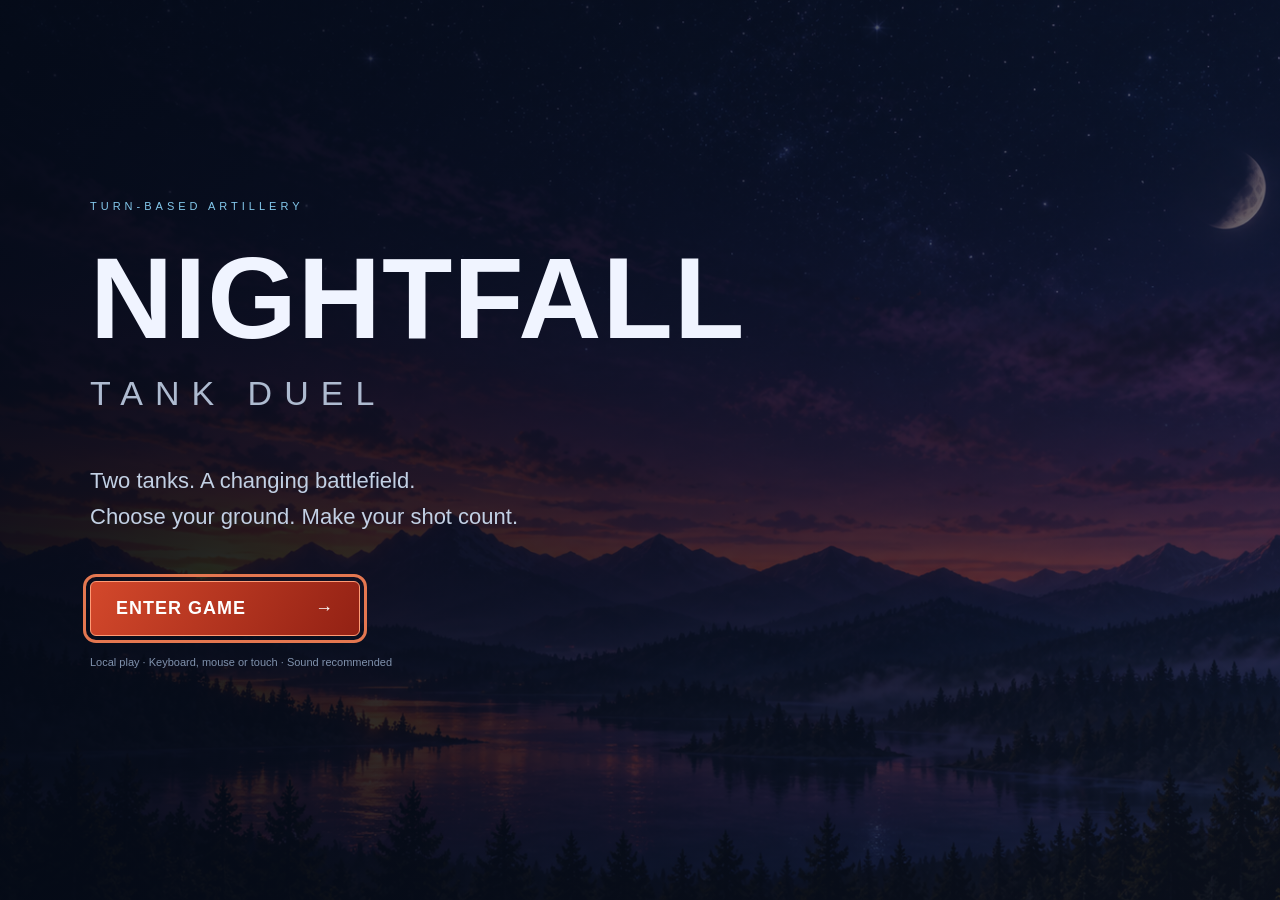
==== index.html @ 288bd514 "Initial release: Nightfall Tank Duel" ====
<!doctype html><html lang="en"><head><meta charset="UTF-8"><meta name="viewport" content="width=device-width,initial-scale=1"><title>Nightfall — Tank Duel</title><link rel="stylesheet" href="assets/style.css"><link rel="stylesheet" href="assets/battle.css"><link rel="stylesheet" href="assets/flow.css"></head><body class="combat">
<section id="frontScreen" class="front-screen">
<div id="landing" class="front-step"><p class="kicker">TURN-BASED ARTILLERY</p><h1>NIGHTFALL</h1><p class="subtitle">TANK DUEL</p><p class="lead">Two tanks. A changing battlefield.<br>Choose your ground. Make your shot count.</p><button id="enterGame" class="primary large">ENTER GAME <span>→</span></button><p class="fine">Local play · Keyboard, mouse or touch · Sound recommended</p></div>
<div id="intro" class="front-step" hidden><p class="kicker">FIELD MANUAL / 01</p><h1>Before you fire.</h1><p class="lead">Destroy the opposing tank. Both sides start with 100 HP.</p><div class="intro-grid"><article><b>01 / REPOSITION</b><h3>Use the ground.</h3><p>Hold A / D or the Move buttons. Tap a button for a 6 m step. You have 60 m per turn, shared between both directions. Walls, steep slopes and enemy tanks block your path.</p></article><article><b>02 / AIM</b><h3>Read the wind.</h3><p>Angle sets the barrel direction; power sets launch speed. The wind arrow shows which way shells are pushed. A higher number means a stronger push. Wind changes every turn, but stays constant during a shot.</p></article><article><b>03 / FIRE</b><h3>Commit to the shot.</h3><p>Firing ends movement for this turn. Gravity curves every shell downward. Explosions damage nearby tanks—including yours—and dig permanent craters. Reduce enemy HP to zero to win.</p></article></div><div class="front-actions"><button id="introBack" class="outline">Back</button><button id="introContinue" class="primary">CHOOSE YOUR BATTLE →</button></div></div>
<div id="setup" class="front-step" hidden><p class="kicker">MISSION SETUP / 02</p><h1>Choose your battle.</h1><h2>1. Opponent</h2><div class="choice-grid" id="modeChoices"><button data-mode="cpu" aria-pressed="true"><b>VS AI</b><span>One player against the computer. The AI moves, aims and fires on its own turn.</span></button><button data-mode="duel" aria-pressed="false"><b>LOCAL PVP</b><span>Two people share this device and take turns using the same controls. Not online multiplayer.</span></button></div><h2>2. Battlefield</h2><div class="choice-grid maps"><button data-map="valley" aria-pressed="true"><span class="map-art valley"></span><b>Night Valley</b><span>Elevated starts · Moderate wind</span></button><button data-map="ridge" aria-pressed="false"><span class="map-art ridge"></span><b>Broken Ridge</b><span>Central obstacle · Light wind</span></button><button data-map="dunes" aria-pressed="false"><span class="map-art dunes"></span><b>Rolling Hills</b><span>Open terrain · Strong wind</span></button></div><p id="mapDescription"></p><div class="briefing"><strong id="missionSummary"></strong><p>100 HP each · 60 m movement per turn · 4 weapons · Destructible terrain</p><p id="modeInstruction"></p><label><input id="autoFullscreen" type="checkbox" checked> Enter fullscreen when the battle starts</label></div><div class="front-actions"><button id="setupBack" class="outline">Field manual</button><button id="startBattle" class="primary">START BATTLE →</button></div></div>
</section><main class="game-shell" hidden><div class="battlefield"><canvas id="game" width="2160" height="670" aria-label="Tank battle across a night valley"></canvas>
<div class="hud left"><strong>PLAYER 1</strong><div class="health"><i id="hp1"></i></div><span id="hp1Text">100</span></div><div class="hud right"><strong id="p2Name">PLAYER 2</strong><div class="health"><i id="hp2"></i></div><span id="hp2Text">100</span></div>
<div class="match-info"><strong id="round"></strong><span id="wind"></span><span id="turnLabel"></span></div><div class="utility"><button id="newGame" aria-label="Pause battle">☰</button><button id="sound">Sound ON</button><button id="help" aria-label="Controls">?</button><button id="fullscreen" aria-label="Fullscreen">⛶</button></div><button id="portal" aria-label="Portal: pause and battle options" title="Pause and battle options"><span>PORTAL</span></button><button id="cameraMode">Overview</button><span id="battleMap" class="battle-map"></span><p id="feedback" role="status"></p></div>
<div class="controls"><div class="move-panel"><label>Move <output id="moveValue">60 m</output></label><div class="move-buttons"><button id="moveLeft" aria-label="Move left" title="Hold A">◀</button><button id="moveRight" aria-label="Move right" title="Hold D">▶</button></div></div><div class="weapon-panel"><label>Weapon</label><div id="weapons" class="weapon-grid"></div></div><div class="fire-block"><button id="fire">FIRE</button></div><div class="control-block"><label for="angle">Angle <output id="angleValue">48°</output></label><input id="angle" type="range" min="0" max="180" value="48"></div><div class="control-block"><label for="power">Power <output id="powerValue">66%</output></label><input id="power" type="range" min="5" max="100" value="66"></div></div></main>
<dialog id="menu"><div class="dialog-top"><h2>Battle paused</h2><button class="close" data-close="menu" aria-label="Resume battle">×</button></div><div class="pause-options"><button class="primary" data-close="menu">RESUME BATTLE</button><button id="pauseGuide" class="outline">Controls &amp; field manual</button><button id="restartBattle" class="outline">Restart battle</button><button id="leaveBattle" class="outline">Change mode / map</button></div></dialog>
<dialog id="confirm"><h2 id="confirmTitle">Leave this battle?</h2><p>Your current battle progress will be lost.</p><div class="front-actions"><button data-close="confirm" class="outline">Cancel</button><button id="confirmAction" class="primary">Continue</button></div></dialog>
<dialog id="guide"><div class="dialog-top"><h2>Controls</h2><button class="close" data-close="guide" aria-label="Close">×</button></div><div class="guide-list">
<h3>Objective &amp; turns</h3><p>Both tanks start with 100 HP. Destroy the opponent to win. If both are destroyed by the same volley, the battle is a draw. Move, choose a weapon, aim, then fire once. After the shells land, control passes to the other side.</p>
<h3>Movement</h3><p>Hold A / D or the Move buttons; tap a button to move 6 m. Your 60 m allowance resets at the start of your turn. Going forward then backward consumes distance in both directions. Steep slopes, walls and tanks block movement. You cannot move after firing.</p>
<h3>Angle, power &amp; trajectory</h3><p>0° points right, 90° straight up, 180° left. Angle is measured against the world, not the slope under your tank. Use ← / → to adjust it, and ↑ / ↓ for power. Sliders work with mouse or touch. More power means more launch speed, not more damage.</p><p>The short white dotted line starts exactly at the muzzle and shows initial direction only—not the complete flight path. Gravity bends the shell down; wind changes its horizontal motion. Older dotted trails show where previous shots actually went.</p>
<h3>Wind</h3><p>→ pushes shells right; ← pushes them left. The number is horizontal acceleration in world m/s², not wind speed. Wind changes at each turn and stays fixed while shells fly. High, slow shots spend longer in the air and are affected more. Heavy shells resist wind better; Cluster shells drift more.</p>
<h3>Weapons &amp; damage</h3><p>Press 1–4 or select a weapon. Shell: unlimited, 36 direct-hit damage. Heavy: 3 shots, 57 damage, slower launch and less wind drift. Cluster: 3 shots, three shells spread by ±5°, each with 23 damage. Digger: 2 shots, 24 damage with a wider crater. These are per-player supplies.</p><p>Blast damage falls with distance and can hit your own tank. Terrain stays destroyed for the rest of the match. Tanks settle onto the new ground. Your movement allowance does not refill when a crater forms.</p>
<h3>AI versus local PVP</h3><p>VS AI: you control red; the computer controls blue and takes its own turn automatically. LOCAL PVP: two players share one keyboard or touch screen; pass control when the turn label changes. This is not online multiplayer. Both modes use the same health, movement and weapon rules.</p>
<h3>Pause, sound &amp; display</h3><p>Space fires. P or the menu / portal pauses the battle. Menus stop simulation and sounds. Use Sound to mute effects. The fullscreen button toggles fullscreen; Esc exits browser fullscreen. Portrait screens use an automatic camera that follows the active tank and flying shell. The minimap shows both tanks. Tap Overview for the full map, or Follow tank to return. Landscape screens show the whole battlefield without stretching.</p>
</div><button class="primary" data-close="guide">Return to battle</button></dialog>
<dialog id="result"><h2 id="resultTitle"></h2><p id="resultText"></p><div class="result-score" id="resultScore"></div><button class="primary" id="retry">REMATCH</button><button class="outline" id="chooseMode">New battle</button></dialog>
<script src="assets/physics.js"></script><script src="assets/audio.js"></script><script src="assets/night-scene.js"></script><script src="assets/game.js"></script></body></html>
---- assets/style.css ----
:root{--ink:#203b3d;--muted:#7b8783;--paper:#f4f4ec;--line:#d9ded3;--orange:#e47750;--cyan:#479f99}*{box-sizing:border-box}body{margin:0;background:var(--paper);color:var(--ink);font-family:Arial,"PingFang SC","Microsoft YaHei",sans-serif;font-size:14px}button,a,input{-webkit-tap-highlight-color:transparent}button,a{transition:background .18s,color .18s,transform .18s}button{font:inherit;cursor:pointer;color:inherit}button:disabled{cursor:not-allowed;opacity:.45}button:focus-visible,a:focus-visible{outline:3px solid var(--orange);outline-offset:4px}a{color:inherit;text-decoration:none}header{height:86px;border-bottom:1px solid var(--line);display:flex;align-items:center;justify-content:space-between;padding:0 4.5%;gap:24px}.brand{font-size:17px;font-weight:900;letter-spacing:-.6px;display:grid;grid-template-columns:42px auto;line-height:1.03}.brand span:not(.brand-icon){grid-column:2;font-size:11px;letter-spacing:2px;margin-top:5px}.brand-icon{grid-row:1/3;background:var(--ink);color:#fff;display:grid;place-items:center;margin-right:10px;font-size:28px}nav{display:flex;gap:34px;align-items:center}nav a,nav button{font-size:13px}nav button{border:0;background:none}.nav-active{font-weight:700}.nav-active:before{content:'•';color:var(--orange);margin-right:9px}.header-actions{display:flex;gap:12px}.header-actions button{background:none;border:1px solid var(--line);border-radius:50px;padding:9px 13px}main{max-width:1680px;padding:32px 4.5% 0;margin:auto}.title-row{display:flex;justify-content:space-between;align-items:center;margin-bottom:27px}.eyebrow{font:10px monospace;letter-spacing:2px;color:var(--muted);margin:0 0 12px}h1{font-size:clamp(23px,2.3vw,36px);font-weight:600;letter-spacing:-1px;margin:0}h1>span{color:var(--orange)}.outline{border:1px solid #bdc8bd;border-radius:6px;background:transparent;padding:12px 20px}.outline span{margin-left:25px}.outline:hover{background:#e3e8de}.arena-wrap{border:1px solid #c6d0c6;border-radius:10px;overflow:hidden;box-shadow:0 8px 24px #244c3110}.arena-top{padding:15px 23px;display:flex;justify-content:space-between;background:#fafbf5;font-size:12px;align-items:center}.arena-top strong{font-weight:600}.live-dot{display:inline-block;width:7px;height:7px;background:#639c70;border-radius:50%;margin-right:10px}.separator{margin:0 14px;color:#b2bcb2}.arena-tags{display:flex;gap:22px;font:12px monospace}.battlefield{position:relative;line-height:0;background:#dfebdc}canvas{display:block;width:100%;height:auto;aspect-ratio:1440/590;touch-action:pan-y}.hud{position:absolute;top:25px;width:170px;line-height:1.4}.hud.left{left:27px}.hud.right{right:27px;text-align:right}.tank-tag{display:block;font:9px monospace;letter-spacing:1.5px;opacity:.6}.hud strong{display:block;margin:7px 0;font-size:15px}.health{height:5px;background:#a6b7a64a;border-radius:8px;overflow:hidden}.health i{display:block;background:var(--cyan);height:100%;width:100%;transition:width .4s}.right .health i{background:var(--orange);margin-left:auto}.hud>span:last-child{font:10px monospace;display:block;margin-top:5px}.turn-pill{position:absolute;top:26px;left:50%;transform:translateX(-50%);font-size:11px;line-height:1.5;background:#fcfff4b3;padding:9px 19px;border:1px solid #fafff9b3;border-radius:30px;white-space:nowrap;backdrop-filter:blur(8px)}.scene-caption{position:absolute;bottom:17px;left:24px;right:24px;line-height:1.5;display:flex;justify-content:space-between;color:#f6f2d4a6;font:9px monospace;letter-spacing:1px}.controls{padding:21px 26px 17px;background:#fafbf5;display:grid;grid-template-columns:1fr 1fr .78fr;gap:38px}.control-block label{display:flex;gap:10px;align-items:center;font:10px monospace;color:#9aa395;margin-bottom:12px}.control-block label>span{font:12px Arial;color:var(--ink)}output{font:bold 25px monospace;margin-left:auto;color:var(--ink)}output span{font-size:12px}input[type=range]{width:100%;accent-color:var(--ink);height:5px;cursor:ew-resize;margin:3px 0 10px}.range-label{display:flex;justify-content:space-between;color:#8a9589;font:9px monospace}.fire-block{display:flex;flex-direction:column;justify-content:center;gap:10px}.fire-block>span{font:9px monospace;text-align:center;color:#8a9589}.fire-block button,.primary{background:var(--ink);color:#fafbec;border:0;border-radius:5px;padding:17px 24px;font-weight:600;letter-spacing:2px}.fire-block button{font-size:17px;display:flex;justify-content:space-between}.fire-block button:hover,.primary:hover{background:#365659}.bottom-grid{display:grid;grid-template-columns:1.7fr 1fr;gap:30px;margin-top:27px}.section-label{display:flex;align-items:center;justify-content:space-between;margin-bottom:14px}.section-label h2{margin:0;font-size:13px;font-weight:600}.section-label>span{font:9px monospace;color:#8b978b;letter-spacing:1px}.weapon-grid{display:grid;grid-template-columns:repeat(4,1fr);gap:10px}.weapon{border:1px solid var(--line);background:transparent;border-radius:6px;text-align:left;padding:14px 13px;position:relative;min-height:95px}.weapon.selected{border-color:#385b55;background:#e7ecdf}.weapon:hover{background:#e7ecdf}.weapon .glyph{font:23px monospace;display:block;margin-bottom:7px}.weapon strong{font-size:12px;display:block}.weapon small{font-size:9px;color:#8b9689;display:block;margin-top:5px}.weapon .quantity{position:absolute;right:11px;top:12px;font:10px monospace}.field-note{border-left:1px solid var(--line);padding-left:28px}.field-note p{font-size:11px;line-height:1.9;min-height:41px;color:#738075;margin:0 0 10px}.record{display:flex;gap:22px;font:10px monospace;color:#8b978b}.record b{color:var(--ink);margin-left:6px}footer{display:flex;justify-content:space-between;border-top:1px solid var(--line);margin-top:27px;padding:19px 0 25px;font:9px monospace;color:#8b968b;letter-spacing:.5px}footer i{margin:0 12px}dialog{border:1px solid #d5decf;border-radius:15px;padding:34px;max-width:720px;width:calc(100% - 32px);background:#f7f8ef;color:var(--ink);box-shadow:0 30px 100px #142f3444;max-height:90vh;overflow:auto}dialog::backdrop{background:#19373570;backdrop-filter:blur(7px)}.dialog-top{display:flex;justify-content:space-between;align-items:center}.close{background:none;border:0;font-size:25px}.dialog-top .eyebrow{margin:0}dialog h2{font-size:34px;line-height:1.3;letter-spacing:-1px;margin:19px 0 15px}dialog>p{color:#819081;font-size:12px;line-height:1.8}.mode-grid{display:grid;grid-template-columns:1fr 1fr;gap:12px;margin-top:24px}.mode-grid button{display:flex;flex-direction:column;gap:12px;text-align:left;border:1px solid var(--line);border-radius:6px;background:#eef1e5;padding:18px}.mode-grid button:first-child{background:var(--ink);color:#f4f5e9}.mode-grid button:hover{transform:translateY(-3px);border-color:var(--cyan)}.mode-grid button>span{font:9px monospace;opacity:.55;letter-spacing:1px}.mode-grid button strong{font-size:16px}.mode-grid small{font-size:11px;opacity:.7}.mode-grid em{font-size:10px;color:var(--orange);font-style:normal}.mode-grid em:empty{display:none}.guide-list p{font-size:13px;line-height:1.9;color:#728171}.guide-list b{display:block;color:var(--ink);margin-top:19px}.result-score{font:45px monospace;color:var(--orange);margin:28px 0}#result .outline{margin-left:12px}.doc{max-width:1000px;margin:55px auto;padding:0 30px}.doc h1{font-size:42px;margin-bottom:24px}.doc h2{font-size:21px;margin-top:42px}.doc p,.doc li{line-height:1.9;color:#69786c}.doc table{width:100%;border-collapse:collapse;font-size:13px}.doc td,.doc th{text-align:left;padding:15px;border-bottom:1px solid var(--line)}.doc .cards{display:grid;grid-template-columns:repeat(3,1fr);gap:15px}.doc .cards article{padding:20px;border:1px solid var(--line);border-radius:8px}.doc .cards h3{font-size:16px}.doc .cards p{font-size:12px}.doc .return{display:inline-block;margin-top:30px;padding:15px 24px;background:var(--ink);color:white;border-radius:5px}
@media(min-width:1200px){canvas{height:clamp(300px,40vh,470px);aspect-ratio:auto}}@media(max-width:900px){header{height:72px;padding:0 4%;gap:12px}nav{gap:16px}nav a:last-child{display:none}.title-row{gap:10px}.title-row .outline{white-space:nowrap}main{padding:25px 3% 0}.controls{gap:20px;padding:17px}.bottom-grid{gap:18px;grid-template-columns:1.4fr 1fr}.weapon{padding:12px 8px}.weapon small{font-size:8px}.hud{width:120px;top:18px}.hud.left{left:20px}.hud.right{right:20px}.turn-pill{top:18px;font-size:9px;padding:8px 12px}.field-note{padding-left:18px}.header-actions button:first-child{font-size:11px}.scene-caption span:first-child{display:none}.scene-caption{bottom:10px}.doc .cards{grid-template-columns:1fr}}@media(max-width:600px){header{height:62px}.brand{font-size:13px;grid-template-columns:33px auto}.brand span:not(.brand-icon){font-size:8px;letter-spacing:1px}.brand-icon{font-size:21px}nav{display:none}.eyebrow{font-size:8px;letter-spacing:1px}h1{font-size:21px}.title-row{margin-bottom:18px}.title-row .outline{font-size:11px;padding:9px}.title-row .outline span{margin-left:3px}.arena-top{padding:12px;font-size:10px}.arena-tags{font-size:9px;gap:10px}.separator{margin:0 8px}canvas{aspect-ratio:1.5}.hud{width:90px;top:14px}.hud.left{left:12px}.hud.right{right:12px}.hud strong{font-size:11px;margin:4px 0}.tank-tag{font-size:7px}.turn-pill{top:83px;font-size:9px}.scene-caption{font-size:7px;left:12px;right:12px}.controls{grid-template-columns:1fr 1fr;gap:15px}.fire-block{grid-column:1/3}.fire-block button{padding:13px 22px}.fire-block>span{font-size:8px}.bottom-grid{grid-template-columns:1fr}.field-note{border-left:0;border-top:1px solid var(--line);padding:17px 0 0}.weapon{min-height:90px}.weapon strong{font-size:11px}.section-label>span{font-size:8px}footer{font-size:8px;line-height:1.8}footer>span:last-child{display:none}dialog{padding:24px}dialog h2{font-size:27px}.mode-grid{gap:8px}.mode-grid button{padding:14px;gap:9px}.mode-grid button strong{font-size:14px}.mode-grid small{font-size:9px}.doc h1{font-size:29px}.doc{padding:0 20px;margin:35px auto}}
---- assets/battle.css ----
html:has(.combat){height:100%;background:#070914}.combat{margin:0;height:100dvh;overflow:hidden;background:#070914;color:#dbe1ed;--ink:#dbe1ed;--line:#394556;--paper:#0d131e}.combat .game-shell{width:100%;max-width:none;height:100dvh;padding:0;margin:0;display:grid;grid-template-rows:minmax(0,1fr) 128px}.combat .battlefield{width:100%;height:100%;overflow:hidden;background:#0c1127}.combat canvas{position:absolute;inset:0;width:100%;height:100%;aspect-ratio:auto;min-height:0}.combat .hud{top:14px;width:clamp(150px,21vw,310px);padding:14px 18px 10px;background:linear-gradient(130deg,#0c1421e8,#090e1bb0);border:1px solid #58637a;border-radius:6px;box-shadow:inset 0 1px 1px #b5c1dc18,0 5px 25px #0005;line-height:1.1}.combat .hud.left{left:20px}.combat .hud.right{right:20px}.combat .hud strong{font-size:clamp(16px,1.8vw,28px);font-weight:900;letter-spacing:1px;margin:0 0 9px;color:#ff3830;text-shadow:0 2px 1px #000}.combat .hud.right strong{color:#11a4ff}.combat .health{height:15px;border:1px solid #030710;background:linear-gradient(#313540,#191c26);border-radius:0}.combat .health i{background:linear-gradient(#ff4942,#c70d10)}.combat .right .health i{background:linear-gradient(#29bcff,#087edb)}.combat .hud>span:last-child{font:bold 18px monospace;color:#bfc9de;margin-top:6px}.combat .match-info{position:absolute;left:50%;top:16px;transform:translateX(-50%);display:flex;align-items:center;flex-direction:column;gap:10px;line-height:1.1;text-shadow:0 3px 5px #000}.combat #round{font:bold clamp(16px,1.5vw,24px) monospace}.combat #wind{font:bold 17px monospace;color:#abb5cf}.combat #turnLabel{font-size:11px;color:#929eb7}.combat .utility{position:absolute;top:126px;right:20px;display:flex;gap:7px}.combat .utility button{padding:7px 11px;border:1px solid #48536d;background:#0b1126b3;border-radius:4px;color:#c4cee0;font-size:12px}.combat #portal{position:absolute;width:80px;height:135px;background:transparent;border:0;transform:translate(-50%,-100%);border-radius:50%;padding:0;z-index:2}.combat #portal span{position:absolute;left:50%;bottom:-25px;transform:translateX(-50%);white-space:nowrap;font-size:10px;letter-spacing:2px;color:#a9eaff;text-shadow:0 0 10px #20bdff}.combat #portal:hover{box-shadow:0 0 40px #4cd4ff44}.combat #feedback{position:absolute;left:50%;bottom:16px;transform:translateX(-50%);margin:0;max-width:80%;padding:9px 16px;background:#080d1cbb;border:1px solid #616f8b44;border-radius:4px;line-height:1.4;text-align:center;font-size:11px;color:#bdc8de;pointer-events:none}.combat #feedback:empty{display:none}.combat .controls{padding:11px 16px;gap:12px;display:grid;grid-template-columns:2fr 1fr 1fr 1fr;align-items:stretch;border-top:2px solid #465160;background:repeating-linear-gradient(130deg,#ffffff02 0px,#ffffff02 1px,transparent 1px,transparent 4px),linear-gradient(#1b2430,#080d13);box-shadow:0 -4px 18px #0009;z-index:3}.combat .weapon-panel,.combat .control-block{background:linear-gradient(#090d15,#141c26);border:1px solid #3c4657;border-radius:7px;padding:10px 15px;box-shadow:inset 0 2px 3px #000a}.combat .weapon-panel>label,.combat .control-block>label{font-size:14px;color:#b7c1d3;margin:0 0 8px;display:flex;justify-content:space-between;align-items:center}.combat .weapon-grid{gap:7px}.combat .weapon{min-height:50px;padding:7px 5px;background:linear-gradient(#273343,#101824);border:1px solid #3e4c61;box-shadow:inset 0 1px 1px #7c8a9a44;display:grid;grid-template-columns:24px 1fr;align-items:center}.combat .weapon.selected{background:linear-gradient(#664035,#221816);border-color:#e57551;box-shadow:inset 0 0 15px #fa502233}.combat .weapon .glyph{font-size:21px;color:#ffa35c;margin:0;grid-row:1/3}.combat .weapon strong{font-size:10px;white-space:nowrap}.combat .weapon small{display:none}.combat .weapon .quantity{position:static;font:10px monospace;color:#99a8bc;grid-column:2}.combat .control-block output{font:bold clamp(23px,2.2vw,35px) monospace;color:#f0f4ff}.combat input[type=range]{accent-color:#e43829;height:13px;margin:10px 0 0;cursor:pointer}.combat .fire-block{justify-content:center;gap:0}.combat #fire{height:100%;min-height:74px;border:2px solid #fc7053;border-radius:9px;box-shadow:inset 0 0 0 4px #9d291e,inset 0 5px 15px #ffae7655,0 0 19px #ff471b33;background:linear-gradient(155deg,#f14424,#b8180b 70%,#76160d);font-size:clamp(24px,3vw,44px);font-style:italic;font-weight:900;justify-content:center;align-items:center;text-shadow:0 2px 5px #690d07;padding:10px;color:#fff6e9}.combat #fire span{display:none}.combat #fire:disabled{filter:saturate(.45);opacity:.6;font-size:20px}.combat #fire:hover:enabled{filter:brightness(1.2)}.combat dialog{color:#dbe2f0;background:linear-gradient(140deg,#202b3bf5,#090e19fa);border:1px solid #57647a;box-shadow:0 30px 100px #000b}.combat dialog h2{font-size:25px;margin:0 0 14px}.combat .dialog-top{align-items:start}.combat .mode-grid button{background:#111a28;border-color:#3c4c64;color:#dce5f5}.combat .mode-grid button:first-child{background:#2f1b1b}.combat .mode-grid button:hover{background:#28354c}.combat .guide-list p,.combat dialog>p{color:#b8c1d3}.combat .primary{background:#ad2d24}.combat .outline{color:#d3dcee;border-color:#52637e}.combat .close{color:#d3dcee}.combat .result-score{color:#fd895c}
@media(max-width:900px){.combat .game-shell{grid-template-rows:minmax(0,1fr) 116px}.combat .controls{padding:8px;gap:7px;grid-template-columns:1.6fr .8fr 1fr 1fr}.combat .weapon-panel,.combat .control-block{padding:8px}.combat .weapon strong{font-size:9px}.combat .weapon .glyph{display:none}.combat .weapon{display:flex;flex-direction:column;justify-content:center;gap:3px}.combat .hud{top:10px;padding:10px 12px;width:170px}.combat .hud.left{left:10px}.combat .hud.right{right:10px}.combat .hud strong{font-size:17px}.combat .utility{top:110px;right:10px}.combat .match-info{gap:7px}.combat #wind{font-size:13px}.combat #turnLabel{font-size:9px}.combat .control-block output{font-size:23px}.combat .control-block>label{font-size:11px}}
@media(max-width:600px){.combat .game-shell{grid-template-rows:minmax(0,1fr) 174px}.combat .hud{width:115px;padding:9px}.combat .hud strong{font-size:13px;letter-spacing:0}.combat .health{height:9px}.combat .hud>span:last-child{font-size:13px}.combat .match-info{top:14px}.combat #round{font-size:12px}.combat #wind{font-size:11px}.combat #turnLabel{font-size:8px;max-width:100px;text-align:center}.combat .utility{top:87px}.combat .utility button{font-size:10px;padding:5px 8px}.combat .controls{grid-template-columns:1fr 1fr 1fr;grid-template-rows:65px 82px}.combat .weapon-panel{grid-column:1/3;grid-row:1}.combat .weapon-panel>label{display:none}.combat .weapon{min-height:45px}.combat .fire-block{grid-column:3;grid-row:1/3}.combat #fire{min-height:0;font-size:26px}.combat .control-block{grid-row:2}.combat .control-block output{font-size:23px}.combat .controls label{font-size:10px}.combat #portal{width:48px;height:90px}.combat #feedback{font-size:9px;bottom:12px;width:85%;padding:7px}.combat #portal span{font-size:8px}}
/* Five-panel combat controls. */
.combat .controls{grid-template-columns:.8fr 2fr 1fr 1fr 1fr}
.combat .move-panel{padding:10px 12px;border:1px solid #3c4657;border-radius:7px;background:linear-gradient(#090d15,#141c26)}
.combat .move-panel label{display:flex;justify-content:space-between;gap:8px;font-size:13px;color:#b7c1d3;margin-bottom:10px}
.combat .move-panel output{font:bold 16px monospace;color:#f0f4ff;white-space:nowrap}
.combat .move-buttons{display:flex;gap:7px}
.combat .move-buttons button{flex:1;background:linear-gradient(#344052,#111923);color:#dbe5f4;border:1px solid #56647a;border-radius:5px;padding:10px;touch-action:none;user-select:none}
.combat .move-buttons button:disabled{opacity:.35}
@media(max-width:900px){.combat .controls{grid-template-columns:.8fr 1.7fr .9fr 1fr 1fr;gap:5px}.combat .move-panel{padding:8px 5px}.combat .move-panel label{font-size:10px}.combat .move-buttons button{padding:10px 5px}}
@media(max-width:600px){.combat .game-shell{grid-template-rows:minmax(0,1fr) 190px}.combat .controls{grid-template-columns:1fr 1fr 1fr;grid-template-rows:80px 88px}.combat .weapon-panel{grid-column:1/3;grid-row:1}.combat .fire-block{grid-column:3;grid-row:1}.combat .move-panel{grid-row:2;grid-column:1}.combat .control-block{grid-row:2;grid-column:auto}.combat .move-panel output{font-size:13px}}
---- assets/flow.css ----
[hidden]{display:none!important}
.combat #cameraMode{display:none}
.combat .battle-map{line-height:1.4}
@media(max-aspect-ratio:1/1){.combat #cameraMode{display:block;position:absolute;top:190px;left:50%;transform:translateX(-50%);background:#101e34cc;color:#caddf1;border:1px solid #526987;border-radius:5px;font-size:11px;padding:7px 15px;z-index:2}}
.front-screen{position:fixed;inset:0;z-index:10;overflow:auto;background:linear-gradient(90deg,#050b18ee,#10182b99),url('night-sky.png') center/cover;color:#e6edf7;padding:clamp(24px,5vw,80px);font-family:Arial,sans-serif}
.front-step{max-width:1100px;margin:auto}
#landing{min-height:calc(100dvh - 160px);display:flex;flex-direction:column;justify-content:center;align-items:flex-start}
.front-screen .kicker{letter-spacing:4px;color:#84c9ed;font-size:11px}
.front-screen h1{font-size:clamp(36px,6vw,76px);line-height:1;margin:18px 0;letter-spacing:-2px;color:#f0f4ff}
#landing h1{font-size:clamp(52px,9vw,120px);font-weight:900;letter-spacing:1px}
.subtitle{font-size:clamp(18px,3vw,34px);letter-spacing:12px;color:#aebbd0;margin:0 0 28px}
.lead{color:#c2d0e4;font-size:clamp(16px,2vw,22px);line-height:1.6;max-width:700px}
.front-screen .primary,.combat dialog .primary{padding:16px 25px;border:1px solid #ff9a75;border-radius:6px;background:linear-gradient(120deg,#d3482b,#932114);color:#fff;font-weight:700;letter-spacing:1px}
.front-screen .outline{color:#d2dff0;background:#131e30;border:1px solid #4b607e;padding:14px 22px;border-radius:6px}
.front-screen .large{font-size:18px;min-width:270px;margin-top:25px;display:flex;justify-content:space-between}
.fine{font-size:11px;color:#8092ad;margin-top:20px}
.intro-grid{display:grid;grid-template-columns:repeat(3,1fr);gap:20px;margin:35px 0}
.intro-grid article,.briefing{background:#0a1427c9;border:1px solid #344760;border-radius:8px;padding:24px}
.intro-grid b{font-size:11px;color:#84c9ed;letter-spacing:2px}
.intro-grid h3{color:#e9f2ff;font-size:21px}
.intro-grid p,.briefing p,.front-screen #mapDescription{color:#adbed5;font-size:14px;line-height:1.7}
.front-actions{display:flex;justify-content:space-between;gap:16px;margin-top:24px}
.front-screen h2{font-size:16px;color:#bdcde0;margin:28px 0 14px}
.choice-grid{display:grid;grid-template-columns:repeat(2,1fr);gap:14px}
.choice-grid.maps{grid-template-columns:repeat(3,1fr)}
.choice-grid button{display:flex;flex-direction:column;text-align:left;gap:12px;padding:20px;background:#0c182bee;border:1px solid #344760;border-radius:7px;color:#dbe8fa;cursor:pointer}
.choice-grid button[aria-pressed=true]{border-color:#f47c4e;box-shadow:inset 0 0 0 1px #f47c4e;background:#302122e8}
.choice-grid button b{font-size:17px}.choice-grid button>span{font-size:13px;color:#a8bdd6;line-height:1.5}
.map-art{height:55px;width:100%;background:linear-gradient(145deg,#5183a0,#20354e);clip-path:polygon(0 10%,20% 25%,50% 95%,80% 35%,100% 0,100% 100%,0 100%)}
.map-art.ridge{clip-path:polygon(0 90%,20% 75%,50% 0,80% 80%,100% 85%,100% 100%,0 100%)}
.map-art.dunes{clip-path:polygon(0 60%,20% 20%,40% 65%,65% 30%,85% 75%,100% 35%,100% 100%,0 100%)}
.briefing{padding:18px 24px}.briefing p{margin:8px 0}.briefing label{font-size:13px;color:#c7d5e8}.briefing input{accent-color:#f47c4e}
.pause-options{display:grid;gap:12px}.combat dialog{max-height:88dvh;overflow:auto}.combat #guide{width:min(760px,92vw)}.combat .guide-list h3{color:#e1ebfa;margin:24px 0 8px}.combat .guide-list p{line-height:1.7;font-size:14px}
.combat .battlefield{position:relative;min-height:0}.combat canvas{aspect-ratio:auto;object-fit:contain}
.battle-map{position:absolute;left:20px;top:126px;color:#b5c7de;font-size:11px;letter-spacing:1px}
.combat .game-shell{grid-template-rows:minmax(0,1fr) 128px}
.combat .control-block,.combat .weapon-panel,.combat .move-panel{min-width:0}
.combat .weapon-grid{grid-template-columns:repeat(4,minmax(0,1fr))}
@media(max-width:760px){.front-screen{padding:24px 20px}#landing{min-height:calc(100dvh - 48px)}.intro-grid{grid-template-columns:1fr;gap:12px;margin:22px 0}.intro-grid article{padding:18px}.intro-grid h3{margin:12px 0}.choice-grid button{padding:14px}.choice-grid.maps{grid-template-columns:1fr}.maps button{display:grid;grid-template-columns:75px 1fr}.maps button .map-art{grid-row:1/3}.maps button>span:last-child{grid-column:2}.front-screen h1{letter-spacing:-1px}.battle-map{left:10px;top:108px;font-size:9px}}
@media(max-width:600px){.combat .game-shell{grid-template-rows:minmax(0,1fr) 190px}.combat .hud{width:108px}.combat .hud strong{font-size:12px}.combat .hud>span:last-child{font-size:12px}.combat .utility{top:80px}.battle-map{top:84px;max-width:100px}.combat .move-panel label{flex-wrap:wrap}.choice-grid{grid-template-columns:1fr}.front-actions{flex-wrap:wrap}.front-actions>*{flex:1}.combat #feedback{bottom:4px}.combat #portal span{font-size:7px}}
@media(max-height:500px) and (min-width:601px){.combat .game-shell{grid-template-rows:minmax(0,1fr) 100px}.combat .controls{padding:5px;gap:5px}.combat .hud{top:5px;padding:7px 10px;width:155px}.combat .hud strong{font-size:15px;margin-bottom:4px}.combat .health{height:8px}.combat .hud>span:last-child{font-size:12px}.combat .utility{top:75px}.battle-map{top:75px}.combat .match-info{top:8px;gap:5px}.combat .move-panel,.combat .control-block,.combat .weapon-panel{padding:6px}.combat .controls label{font-size:11px}.combat .control-block output{font-size:23px}.combat #fire{font-size:26px}}
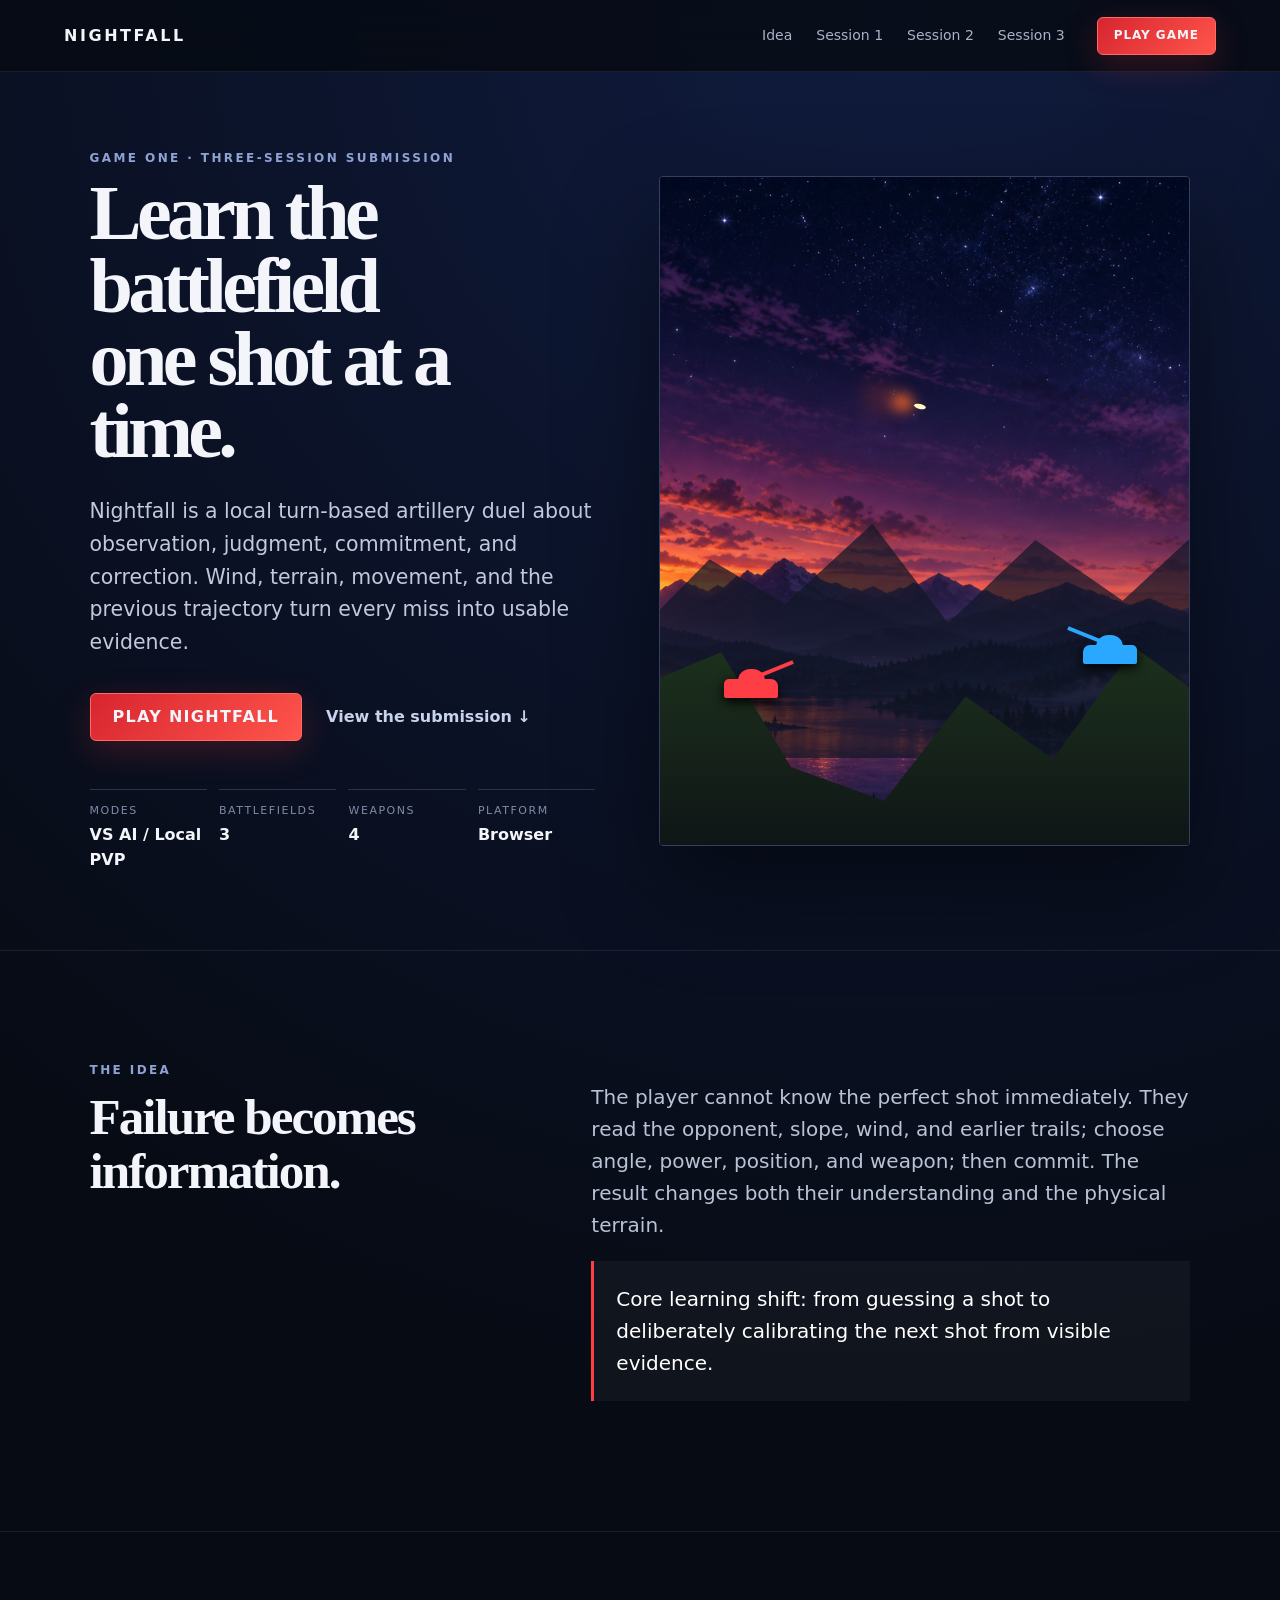
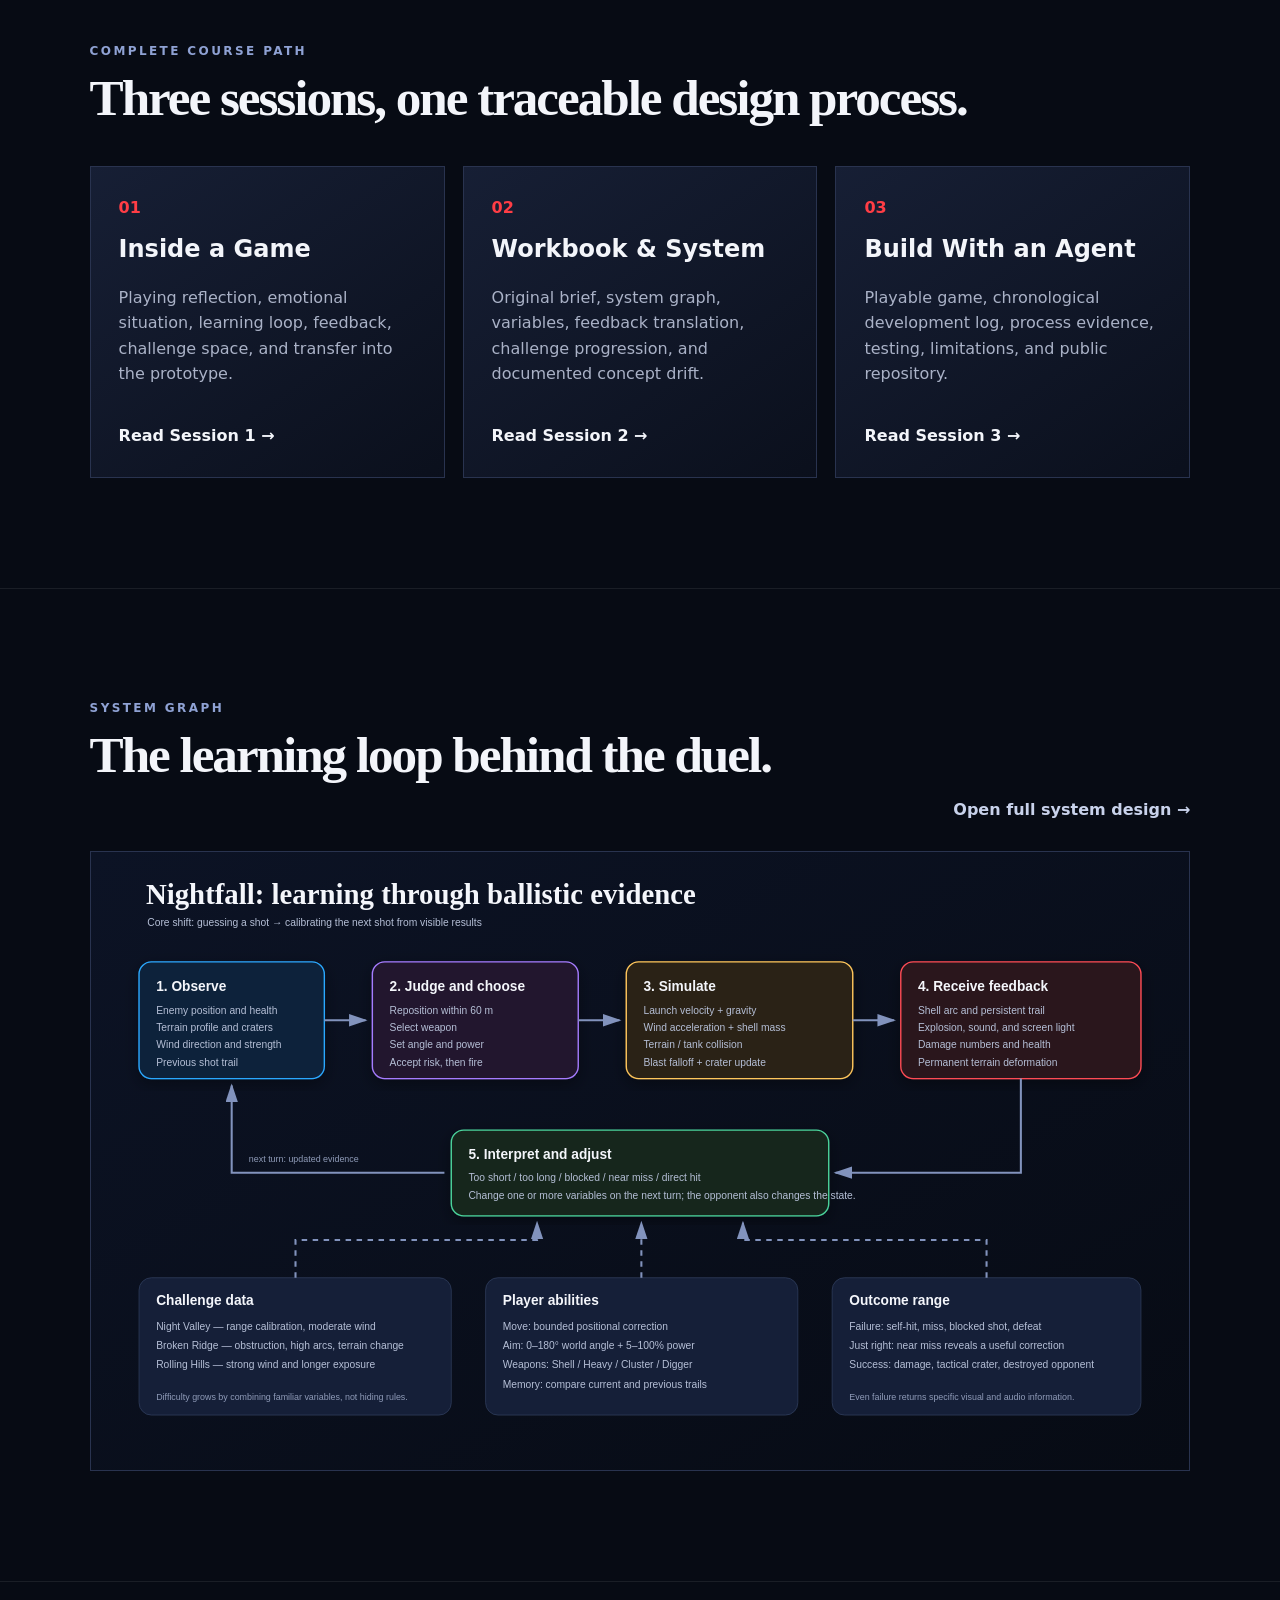
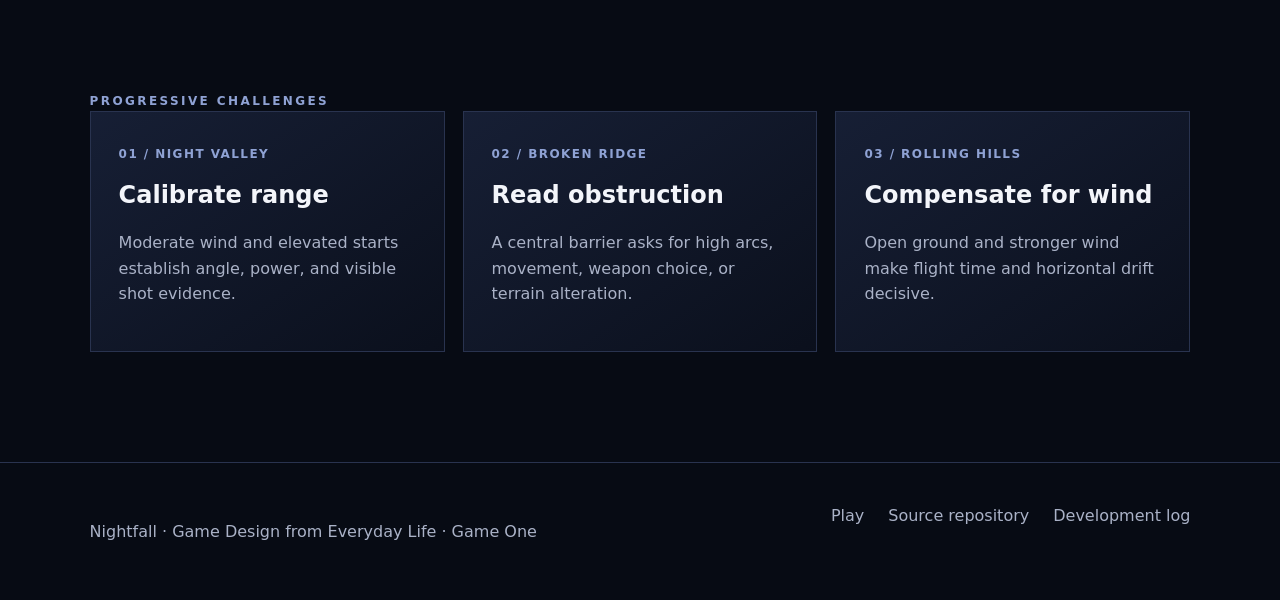
==== commit b9af5d8f: "Complete three-session project exhibition" ====
--- a/index.html
+++ b/index.html
@@ -1,22 +1,31 @@
-<!doctype html><html lang="en"><head><meta charset="UTF-8"><meta name="viewport" content="width=device-width,initial-scale=1"><title>Nightfall — Tank Duel</title><link rel="stylesheet" href="assets/style.css"><link rel="stylesheet" href="assets/battle.css"><link rel="stylesheet" href="assets/flow.css"></head><body class="combat">
-<section id="frontScreen" class="front-screen">
-<div id="landing" class="front-step"><p class="kicker">TURN-BASED ARTILLERY</p><h1>NIGHTFALL</h1><p class="subtitle">TANK DUEL</p><p class="lead">Two tanks. A changing battlefield.<br>Choose your ground. Make your shot count.</p><button id="enterGame" class="primary large">ENTER GAME <span>→</span></button><p class="fine">Local play · Keyboard, mouse or touch · Sound recommended</p></div>
-<div id="intro" class="front-step" hidden><p class="kicker">FIELD MANUAL / 01</p><h1>Before you fire.</h1><p class="lead">Destroy the opposing tank. Both sides start with 100 HP.</p><div class="intro-grid"><article><b>01 / REPOSITION</b><h3>Use the ground.</h3><p>Hold A / D or the Move buttons. Tap a button for a 6 m step. You have 60 m per turn, shared between both directions. Walls, steep slopes and enemy tanks block your path.</p></article><article><b>02 / AIM</b><h3>Read the wind.</h3><p>Angle sets the barrel direction; power sets launch speed. The wind arrow shows which way shells are pushed. A higher number means a stronger push. Wind changes every turn, but stays constant during a shot.</p></article><article><b>03 / FIRE</b><h3>Commit to the shot.</h3><p>Firing ends movement for this turn. Gravity curves every shell downward. Explosions damage nearby tanks—including yours—and dig permanent craters. Reduce enemy HP to zero to win.</p></article></div><div class="front-actions"><button id="introBack" class="outline">Back</button><button id="introContinue" class="primary">CHOOSE YOUR BATTLE →</button></div></div>
-<div id="setup" class="front-step" hidden><p class="kicker">MISSION SETUP / 02</p><h1>Choose your battle.</h1><h2>1. Opponent</h2><div class="choice-grid" id="modeChoices"><button data-mode="cpu" aria-pressed="true"><b>VS AI</b><span>One player against the computer. The AI moves, aims and fires on its own turn.</span></button><button data-mode="duel" aria-pressed="false"><b>LOCAL PVP</b><span>Two people share this device and take turns using the same controls. Not online multiplayer.</span></button></div><h2>2. Battlefield</h2><div class="choice-grid maps"><button data-map="valley" aria-pressed="true"><span class="map-art valley"></span><b>Night Valley</b><span>Elevated starts · Moderate wind</span></button><button data-map="ridge" aria-pressed="false"><span class="map-art ridge"></span><b>Broken Ridge</b><span>Central obstacle · Light wind</span></button><button data-map="dunes" aria-pressed="false"><span class="map-art dunes"></span><b>Rolling Hills</b><span>Open terrain · Strong wind</span></button></div><p id="mapDescription"></p><div class="briefing"><strong id="missionSummary"></strong><p>100 HP each · 60 m movement per turn · 4 weapons · Destructible terrain</p><p id="modeInstruction"></p><label><input id="autoFullscreen" type="checkbox" checked> Enter fullscreen when the battle starts</label></div><div class="front-actions"><button id="setupBack" class="outline">Field manual</button><button id="startBattle" class="primary">START BATTLE →</button></div></div>
-</section><main class="game-shell" hidden><div class="battlefield"><canvas id="game" width="2160" height="670" aria-label="Tank battle across a night valley"></canvas>
-<div class="hud left"><strong>PLAYER 1</strong><div class="health"><i id="hp1"></i></div><span id="hp1Text">100</span></div><div class="hud right"><strong id="p2Name">PLAYER 2</strong><div class="health"><i id="hp2"></i></div><span id="hp2Text">100</span></div>
-<div class="match-info"><strong id="round"></strong><span id="wind"></span><span id="turnLabel"></span></div><div class="utility"><button id="newGame" aria-label="Pause battle">☰</button><button id="sound">Sound ON</button><button id="help" aria-label="Controls">?</button><button id="fullscreen" aria-label="Fullscreen">⛶</button></div><button id="portal" aria-label="Portal: pause and battle options" title="Pause and battle options"><span>PORTAL</span></button><button id="cameraMode">Overview</button><span id="battleMap" class="battle-map"></span><p id="feedback" role="status"></p></div>
-<div class="controls"><div class="move-panel"><label>Move <output id="moveValue">60 m</output></label><div class="move-buttons"><button id="moveLeft" aria-label="Move left" title="Hold A">◀</button><button id="moveRight" aria-label="Move right" title="Hold D">▶</button></div></div><div class="weapon-panel"><label>Weapon</label><div id="weapons" class="weapon-grid"></div></div><div class="fire-block"><button id="fire">FIRE</button></div><div class="control-block"><label for="angle">Angle <output id="angleValue">48°</output></label><input id="angle" type="range" min="0" max="180" value="48"></div><div class="control-block"><label for="power">Power <output id="powerValue">66%</output></label><input id="power" type="range" min="5" max="100" value="66"></div></div></main>
-<dialog id="menu"><div class="dialog-top"><h2>Battle paused</h2><button class="close" data-close="menu" aria-label="Resume battle">×</button></div><div class="pause-options"><button class="primary" data-close="menu">RESUME BATTLE</button><button id="pauseGuide" class="outline">Controls &amp; field manual</button><button id="restartBattle" class="outline">Restart battle</button><button id="leaveBattle" class="outline">Change mode / map</button></div></dialog>
-<dialog id="confirm"><h2 id="confirmTitle">Leave this battle?</h2><p>Your current battle progress will be lost.</p><div class="front-actions"><button data-close="confirm" class="outline">Cancel</button><button id="confirmAction" class="primary">Continue</button></div></dialog>
-<dialog id="guide"><div class="dialog-top"><h2>Controls</h2><button class="close" data-close="guide" aria-label="Close">×</button></div><div class="guide-list">
-<h3>Objective &amp; turns</h3><p>Both tanks start with 100 HP. Destroy the opponent to win. If both are destroyed by the same volley, the battle is a draw. Move, choose a weapon, aim, then fire once. After the shells land, control passes to the other side.</p>
-<h3>Movement</h3><p>Hold A / D or the Move buttons; tap a button to move 6 m. Your 60 m allowance resets at the start of your turn. Going forward then backward consumes distance in both directions. Steep slopes, walls and tanks block movement. You cannot move after firing.</p>
-<h3>Angle, power &amp; trajectory</h3><p>0° points right, 90° straight up, 180° left. Angle is measured against the world, not the slope under your tank. Use ← / → to adjust it, and ↑ / ↓ for power. Sliders work with mouse or touch. More power means more launch speed, not more damage.</p><p>The short white dotted line starts exactly at the muzzle and shows initial direction only—not the complete flight path. Gravity bends the shell down; wind changes its horizontal motion. Older dotted trails show where previous shots actually went.</p>
-<h3>Wind</h3><p>→ pushes shells right; ← pushes them left. The number is horizontal acceleration in world m/s², not wind speed. Wind changes at each turn and stays fixed while shells fly. High, slow shots spend longer in the air and are affected more. Heavy shells resist wind better; Cluster shells drift more.</p>
-<h3>Weapons &amp; damage</h3><p>Press 1–4 or select a weapon. Shell: unlimited, 36 direct-hit damage. Heavy: 3 shots, 57 damage, slower launch and less wind drift. Cluster: 3 shots, three shells spread by ±5°, each with 23 damage. Digger: 2 shots, 24 damage with a wider crater. These are per-player supplies.</p><p>Blast damage falls with distance and can hit your own tank. Terrain stays destroyed for the rest of the match. Tanks settle onto the new ground. Your movement allowance does not refill when a crater forms.</p>
-<h3>AI versus local PVP</h3><p>VS AI: you control red; the computer controls blue and takes its own turn automatically. LOCAL PVP: two players share one keyboard or touch screen; pass control when the turn label changes. This is not online multiplayer. Both modes use the same health, movement and weapon rules.</p>
-<h3>Pause, sound &amp; display</h3><p>Space fires. P or the menu / portal pauses the battle. Menus stop simulation and sounds. Use Sound to mute effects. The fullscreen button toggles fullscreen; Esc exits browser fullscreen. Portrait screens use an automatic camera that follows the active tank and flying shell. The minimap shows both tanks. Tap Overview for the full map, or Follow tank to return. Landscape screens show the whole battlefield without stretching.</p>
-</div><button class="primary" data-close="guide">Return to battle</button></dialog>
-<dialog id="result"><h2 id="resultTitle"></h2><p id="resultText"></p><div class="result-score" id="resultScore"></div><button class="primary" id="retry">REMATCH</button><button class="outline" id="chooseMode">New battle</button></dialog>
-<script src="assets/physics.js"></script><script src="assets/audio.js"></script><script src="assets/night-scene.js"></script><script src="assets/game.js"></script></body></html>
+<!doctype html>
+<html lang="en">
+<head>
+  <meta charset="utf-8">
+  <meta name="viewport" content="width=device-width,initial-scale=1">
+  <meta name="description" content="Nightfall is a turn-based artillery game and three-session game-design submission.">
+  <title>Nightfall — Project Exhibition</title>
+  <link rel="stylesheet" href="assets/exhibition.css">
+</head>
+<body>
+  <header class="site-header">
+    <a class="wordmark" href="#top">NIGHTFALL</a>
+    <nav aria-label="Project navigation"><a href="#idea">Idea</a><a href="session-1-analysis.html">Session 1</a><a href="design.html">Session 2</a><a href="process.html">Session 3</a></nav>
+    <a class="button small" href="game.html">Play game</a>
+  </header>
+  <main id="top">
+    <section class="hero">
+      <div class="hero-copy"><p class="eyebrow">GAME ONE · THREE-SESSION SUBMISSION</p><h1>Learn the battlefield<br>one shot at a time.</h1><p class="lede">Nightfall is a local turn-based artillery duel about observation, judgment, commitment, and correction. Wind, terrain, movement, and the previous trajectory turn every miss into usable evidence.</p><div class="actions"><a class="button" href="game.html">Play Nightfall</a><a class="text-link" href="#submission">View the submission ↓</a></div><dl class="facts"><div><dt>Modes</dt><dd>VS AI / Local PVP</dd></div><div><dt>Battlefields</dt><dd>3</dd></div><div><dt>Weapons</dt><dd>4</dd></div><div><dt>Platform</dt><dd>Browser</dd></div></dl></div>
+      <div class="hero-art" aria-label="Night battle between two tanks"><img src="assets/night-sky.png" alt="Star-filled night sky used in Nightfall"><div class="ridge ridge-back"></div><div class="ridge ridge-front"></div><span class="tank red"></span><span class="tank blue"></span><span class="shell"></span></div>
+    </section>
+    <section id="idea" class="section split"><div><p class="eyebrow">THE IDEA</p><h2>Failure becomes information.</h2></div><div><p>The player cannot know the perfect shot immediately. They read the opponent, slope, wind, and earlier trails; choose angle, power, position, and weapon; then commit. The result changes both their understanding and the physical terrain.</p><p class="callout">Core learning shift: from guessing a shot to deliberately calibrating the next shot from visible evidence.</p></div></section>
+    <section id="submission" class="section"><p class="eyebrow">COMPLETE COURSE PATH</p><h2>Three sessions, one traceable design process.</h2><div class="card-grid">
+      <article class="card"><span>01</span><h3>Inside a Game</h3><p>Playing reflection, emotional situation, learning loop, feedback, challenge space, and transfer into the prototype.</p><a href="session-1-analysis.html">Read Session 1 →</a></article>
+      <article class="card"><span>02</span><h3>Workbook &amp; System</h3><p>Original brief, system graph, variables, feedback translation, challenge progression, and documented concept drift.</p><a href="design.html">Read Session 2 →</a></article>
+      <article class="card"><span>03</span><h3>Build With an Agent</h3><p>Playable game, chronological development log, process evidence, testing, limitations, and public repository.</p><a href="process.html">Read Session 3 →</a></article>
+    </div></section>
+    <section class="section graph-preview"><div class="section-head"><div><p class="eyebrow">SYSTEM GRAPH</p><h2>The learning loop behind the duel.</h2></div><a class="text-link" href="design.html#system">Open full system design →</a></div><img src="assets/system-graph.svg" alt="System graph showing observation, player decisions, simulation, feedback, and adjustment in Nightfall"></section>
+    <section class="section"><p class="eyebrow">PROGRESSIVE CHALLENGES</p><div class="map-grid"><article><b>01 / NIGHT VALLEY</b><h3>Calibrate range</h3><p>Moderate wind and elevated starts establish angle, power, and visible shot evidence.</p></article><article><b>02 / BROKEN RIDGE</b><h3>Read obstruction</h3><p>A central barrier asks for high arcs, movement, weapon choice, or terrain alteration.</p></article><article><b>03 / ROLLING HILLS</b><h3>Compensate for wind</h3><p>Open ground and stronger wind make flight time and horizontal drift decisive.</p></article></div></section>
+  </main>
+  <footer><p>Nightfall · Game Design from Everyday Life · Game One</p><div><a href="game.html">Play</a><a href="https://github.com/EvannnX/nightfall-tank-duel">Source repository</a><a href="development-log/agent-development-log.md">Development log</a></div></footer>
+</body></html>
--- a/assets/exhibition.css
+++ b/assets/exhibition.css
@@ -0,0 +1 @@
+:root{color-scheme:dark;--ink:#f3f5fa;--muted:#aab2c7;--line:#29334f;--panel:#11182a;--red:#ff3d45;--blue:#2aa8ff;--bg:#070b14}*{box-sizing:border-box}html{scroll-behavior:smooth}body{margin:0;background:radial-gradient(circle at 70% 0,#101b3e 0,transparent 36%),var(--bg);color:var(--ink);font:16px/1.6 Inter,ui-sans-serif,system-ui,-apple-system,BlinkMacSystemFont,"Segoe UI",sans-serif}a{color:inherit;text-decoration:none}.site-header{position:sticky;top:0;z-index:20;height:72px;display:flex;align-items:center;gap:32px;padding:0 clamp(20px,5vw,72px);background:rgba(7,11,20,.84);backdrop-filter:blur(18px);border-bottom:1px solid rgba(255,255,255,.08)}.wordmark{font-weight:900;letter-spacing:.16em}.site-header nav{display:flex;gap:24px;margin-left:auto}.site-header nav a{color:var(--muted);font-size:14px}.site-header nav a:hover,.text-link:hover,.card a:hover{color:#fff}.button{display:inline-flex;align-items:center;justify-content:center;min-height:48px;padding:0 22px;background:linear-gradient(135deg,#d7252f,#ff554c);border:1px solid #ff6a65;border-radius:6px;font-weight:800;text-transform:uppercase;letter-spacing:.08em;box-shadow:0 10px 35px rgba(255,55,62,.2)}.button.small{min-height:38px;padding:0 16px;font-size:12px}.hero{min-height:calc(100vh - 72px);display:grid;grid-template-columns:minmax(0,1fr) minmax(480px,1.05fr);align-items:center;gap:5vw;padding:6vw clamp(20px,7vw,110px)}.hero h1{margin:.12em 0 .35em;font:800 clamp(52px,6.1vw,104px)/.93 Georgia,serif;letter-spacing:-.06em}.eyebrow{margin:0;color:#8fa2d4;font-size:12px;font-weight:800;letter-spacing:.2em}.lede{max-width:680px;color:#c1c9db;font-size:clamp(18px,1.6vw,24px)}.actions{display:flex;align-items:center;gap:24px;margin:34px 0}.text-link{color:#c8d2eb;font-weight:700}.facts{display:grid;grid-template-columns:repeat(4,1fr);gap:12px;margin:48px 0 0}.facts div{border-top:1px solid var(--line);padding-top:12px}.facts dt{color:#7f8ba8;font-size:11px;text-transform:uppercase;letter-spacing:.14em}.facts dd{margin:2px 0 0;font-weight:700}.hero-art{position:relative;height:min(62vw,670px);min-height:450px;overflow:hidden;border:1px solid #34405f;border-radius:4px;background:#111a32;box-shadow:0 40px 100px rgba(0,0,0,.45)}.hero-art img{width:100%;height:100%;object-fit:cover}.ridge{position:absolute;left:-5%;width:110%;background:#111728;clip-path:polygon(0 62%,13% 38%,26% 52%,41% 27%,54% 58%,69% 32%,84% 51%,100% 24%,100% 100%,0 100%)}.ridge-back{bottom:13%;height:48%;opacity:.72}.ridge-front{bottom:-2%;height:39%;background:linear-gradient(#20371e,#0e1416);clip-path:polygon(0 35%,15% 21%,27% 65%,43% 78%,57% 38%,72% 62%,86% 19%,100% 42%,100% 100%,0 100%)}.tank{position:absolute;bottom:22%;width:54px;height:19px;border-radius:5px 7px 2px 2px;box-shadow:0 4px 12px #000}.tank:before{content:"";position:absolute;width:27px;height:14px;left:14px;top:-10px;border-radius:12px 12px 2px 2px;background:inherit}.tank:after{content:"";position:absolute;width:40px;height:4px;top:-4px;left:32px;background:inherit;transform-origin:left;transform:rotate(-22deg)}.tank.red{left:12%;background:var(--red)}.tank.blue{right:10%;bottom:27%;background:var(--blue);transform:scaleX(-1)}.shell{position:absolute;left:48%;top:34%;width:12px;height:5px;border-radius:50%;background:#fff8c2;box-shadow:-18px 0 14px 5px #ff6b2c,-40px 0 25px 7px rgba(255,73,27,.45);transform:rotate(13deg)}.section{max-width:1440px;margin:0 auto;padding:110px clamp(20px,7vw,110px);border-top:1px solid rgba(255,255,255,.08)}.section h2{margin:.2em 0 .8em;font:700 clamp(38px,4vw,66px)/1.05 Georgia,serif;letter-spacing:-.04em}.split{display:grid;grid-template-columns:.8fr 1.2fr;gap:8vw}.split>div:last-child{font-size:20px;color:#bac3d6}.callout{padding:22px;border-left:3px solid var(--red);background:rgba(255,255,255,.035);color:#fff}.card-grid,.map-grid{display:grid;grid-template-columns:repeat(3,1fr);gap:18px}.card,.map-grid article{padding:28px;border:1px solid var(--line);background:linear-gradient(145deg,rgba(25,34,58,.86),rgba(11,16,29,.92))}.card>span{color:var(--red);font-weight:900}.card h3,.map-grid h3{font-size:24px;margin:10px 0}.card p,.map-grid p{color:var(--muted)}.card a{display:inline-block;margin-top:20px;font-weight:800}.section-head{display:flex;align-items:end;justify-content:space-between;gap:32px}.graph-preview img{display:block;width:100%;margin-top:28px;border:1px solid var(--line);background:#0d1425}.map-grid article b{color:#8fa2d4;font-size:12px;letter-spacing:.12em}footer{display:flex;justify-content:space-between;gap:30px;padding:40px clamp(20px,7vw,110px);border-top:1px solid var(--line);color:var(--muted)}footer div{display:flex;gap:24px}.project-link{display:flex!important;align-items:center;justify-content:center;text-decoration:none}@media(max-width:900px){.site-header nav{display:none}.hero{grid-template-columns:1fr;padding-top:64px}.hero-art{height:58vh;min-height:380px}.facts{grid-template-columns:repeat(2,1fr)}.split{grid-template-columns:1fr}.card-grid,.map-grid{grid-template-columns:1fr}.section-head,footer{align-items:flex-start;flex-direction:column}}@media(max-width:520px){.site-header{height:60px}.hero{min-height:auto;padding:70px 20px}.hero h1{font-size:48px}.hero-art{min-height:320px}.actions{align-items:flex-start;flex-direction:column}.facts{grid-template-columns:1fr 1fr}.section{padding:72px 20px}.section h2{font-size:38px}footer div{flex-direction:column;gap:8px}}
